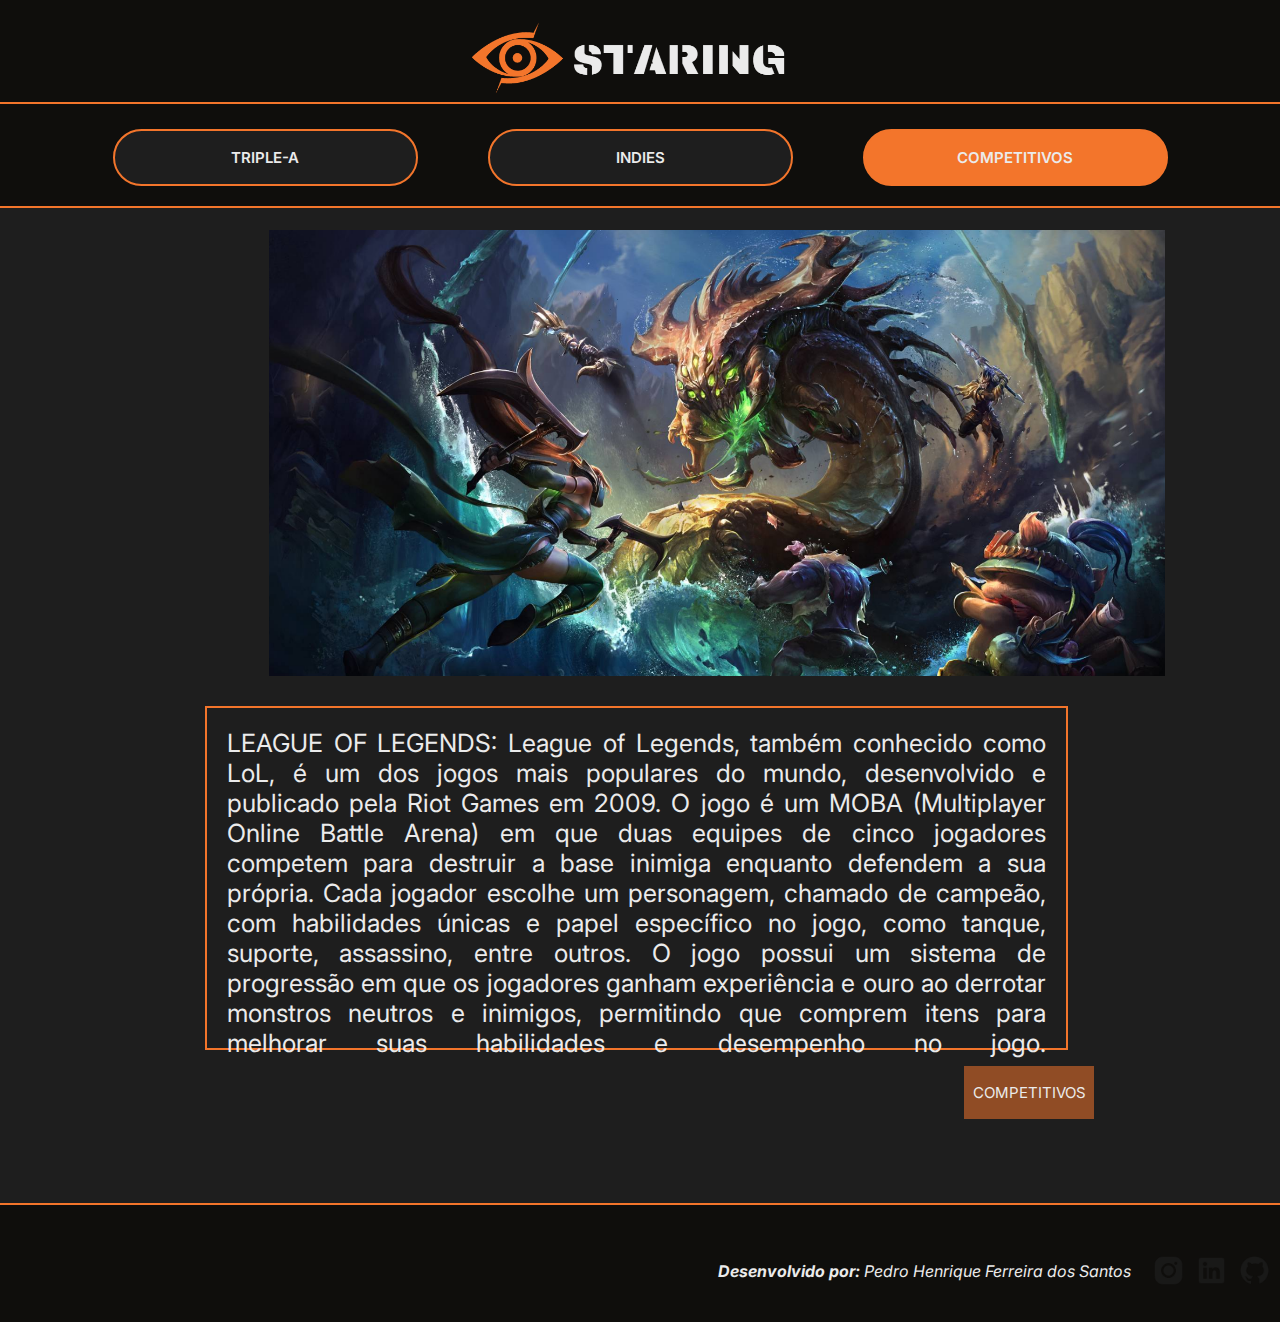
==== competitivos.html @ 3c5a91b6 "primeiro commiit" ====
<!DOCTYPE html>
<html lang="en">
<head>
    <meta charset="UTF-8">
    <meta http-equiv="X-UA-Compatible" content="IE=edge">
    <meta name="viewport" content="width=device-width, initial-scale=1.0">
    <title>COMPETITIVOS</title>
    <link rel="stylesheet" href="css/style3.css">
    <link rel="icon" href="img/favicon.png"/>
    <link rel="preconnect" href="https://fonts.googleapis.com">
    <link rel="preconnect" href="https://fonts.gstatic.com" crossorigin>
    <link href="https://fonts.googleapis.com/css2?family=Inter:wght@800&display=swap" rel="stylesheet">
</head>
<body>
    <div id="main">

        <div id="header">
            
            <a href="index.html"><img class="logo"  src="img/logo1.png"></a>

        </div> <!-- Fechamento do header -->
        <hr>
        <div id="submenu">

               <div class="buttons_nav"> 
                    <a href="triple-a.html"><button>TRIPLE-A</button></a>
               </div> 

               <div class="buttons_nav">
                    <a href="indies.html"><button>INDIES</button></a>
               </div>

               <div class="buttons_nav">
                    <button style="background-color: #f3752b; color: #EBEBEB;">COMPETITIVOS</button>
               </div>
               <hr>
        </div> <!-- Fechamento do submenu -->

        <div id="content">
            <div class="conteudo"><img src="img/league of legends2.png"></div>
            <div class="conteudo"><p>LEAGUE OF LEGENDS: League of Legends, também conhecido como LoL, é um dos jogos mais populares do mundo, desenvolvido e publicado pela Riot Games em 2009. O jogo é um MOBA (Multiplayer Online Battle Arena) em que duas equipes de cinco jogadores competem para destruir a base inimiga enquanto defendem a sua própria. Cada jogador escolhe um personagem, chamado de campeão, com habilidades únicas e papel específico no jogo, como tanque, suporte, assassino, entre outros. O jogo possui um sistema de progressão em que os jogadores ganham experiência e ouro ao derrotar monstros neutros e inimigos, permitindo que comprem itens para melhorar suas habilidades e desempenho no jogo.
                <button>COMPETITIVOS</button></p>
                
            </div>
            
        </div><!-- Fechamento do content -->
        
        <div id="footer">
        <hr>
            <p><strong>Desenvolvido por: </strong>Pedro Henrique Ferreira dos Santos</p>
            <div class="contatos"><a href="https://www.instagram.com/pedr0_0hs/"><img src="img/icons8-instagram-96.png"></a></div>
            <div class="contatos"><a href="https://www.linkedin.com/in/pedro-santos-a28a91278/"><img src="img/icons8-linkedin-90.png"></a></div>
            <div class="contatos"><a href="https://github.com/Pedro-Senatus"><img src="img/icons8-github-90.png"></a></div>
        </div><!-- Fechamento do footer -->
        
    </div> <!-- Fechamento da tag main -->
</body>
</html>
---- css/style3.css ----
@media screen and (max-width: 800px) {
    #content img{
        visibility: hidden;
    }
}

body{
    background-color: #1e1e1e;
    margin: 0;
    padding: 0;

}

#main{
    padding: 0px;
    margin: 0px;
}

#header{
    position: absolute;
    background-color: #0f0e0c;
    width: 100%;
    height: 119px;
    display: flex;
}

#header a{
    height: 110px;
    margin: auto;
}

#header img{
    height: 110px;
    margin: auto;
}

hr {
    width: 100%;
    background-color: #f3752b;
    position:absolute;
    height: 2px;
    border: none;
    margin: 0;
    padding: 0;
    margin-top: 102px;
  }

#submenu{
    margin-top: 119px;
    position: absolute;
    background-color: #0f0e0c;
    width: 100%;
    display: flex;
    flex-direction: row;
    justify-content: center;
    flex-wrap: wrap;
}

#submenu hr{
    width: 100%;
    background-color: #f3752b;
    position:relative;
    height: 2px;
    border: none;
    margin: 0;
    padding: 0;
}

.buttons_nav{
    background-color: #1E1E1E;
    width: 305px;
    height: 45px;
    margin: 10px;
    margin-bottom: 20px;
    padding-bottom: 12px;
    margin-inline: 35px;
    text-align: center;
    border-radius: 30px;
    border-style: none;
}

.buttons_nav button{
    font-family: 'Inter';
    font-style: normal;
    font-weight: 600;
    font-size: 15px;
    line-height: 27px;
    color: #EBEBEB;
    

    width: 305px;  
    height: 57px;
    background-color: #1e1e1e;
    border-radius: 30px ;
    border: 2px solid #f3752b;

}
.buttons_nav button:hover{
    background-color: #f3752b;
}

#content{
    display: flex;
    flex-wrap: wrap;
    width: 100%;
}


.conteudo img{
    margin-left: 21%;
    margin-top: 18%;
    width: 70%;
}

.conteudo p{
    border: solid #f3752b 2px;
    margin-top: 2%;
    margin-left: 16%;
    text-align:justify;
    width: 64%;
    height: 300px;
    padding: 20px;
    font-size: 25px;
    font-family: 'Inter';
    color: #EBEBEB;
}

.conteudo button{
    background-color: #f3742b88;
    width: 130px;
    height: 53px;
    margin-left: 90%;
    margin-top: 1%;
    border-style: none;
    color: #EBEBEB;
    font-size: 15px;
    font-family: 'Inter';
}

#footer{
    width: 100%;
    height: 119px;
    background-color: #0f0e0c;
    margin-top: 10%;
    display: flex;
    justify-content: flex-end;
}

#footer p{
    margin-top: 58px;
    margin-right: 20px;
    color: #EBEBEB;
    font-style: italic;
    font-family: 'Inter';
}

#footer hr{
    width: 100%;
    background-color: #f3752b;
    position:absolute;
    height: 2px;
    border: none;
    margin: 0;
    padding: 0;
    margin-bottom: 102px;
}

.contatos a{
    display: flex;
    flex-direction: row;
    justify-content: flex-end;
    width: 35px;
    height: 35px;
    margin-top: 50px;
    margin-inline-end: 8px;
}
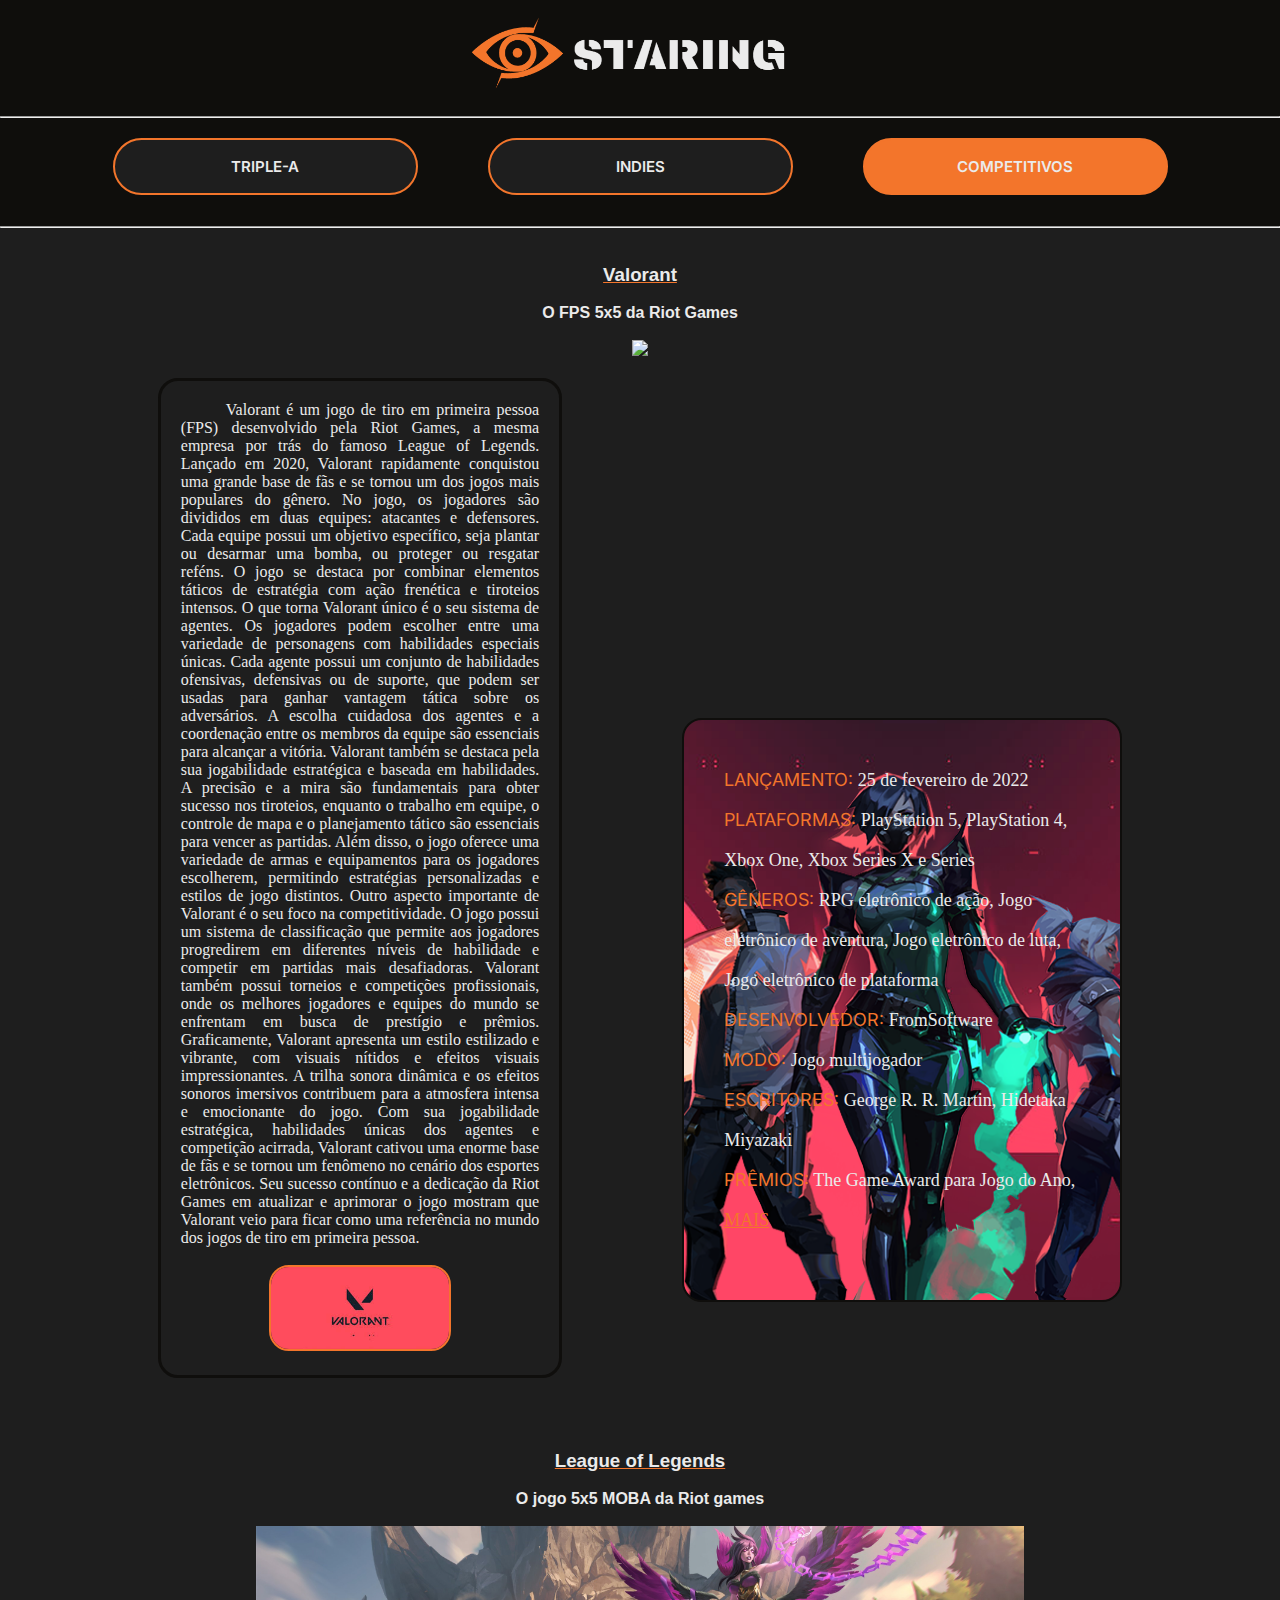
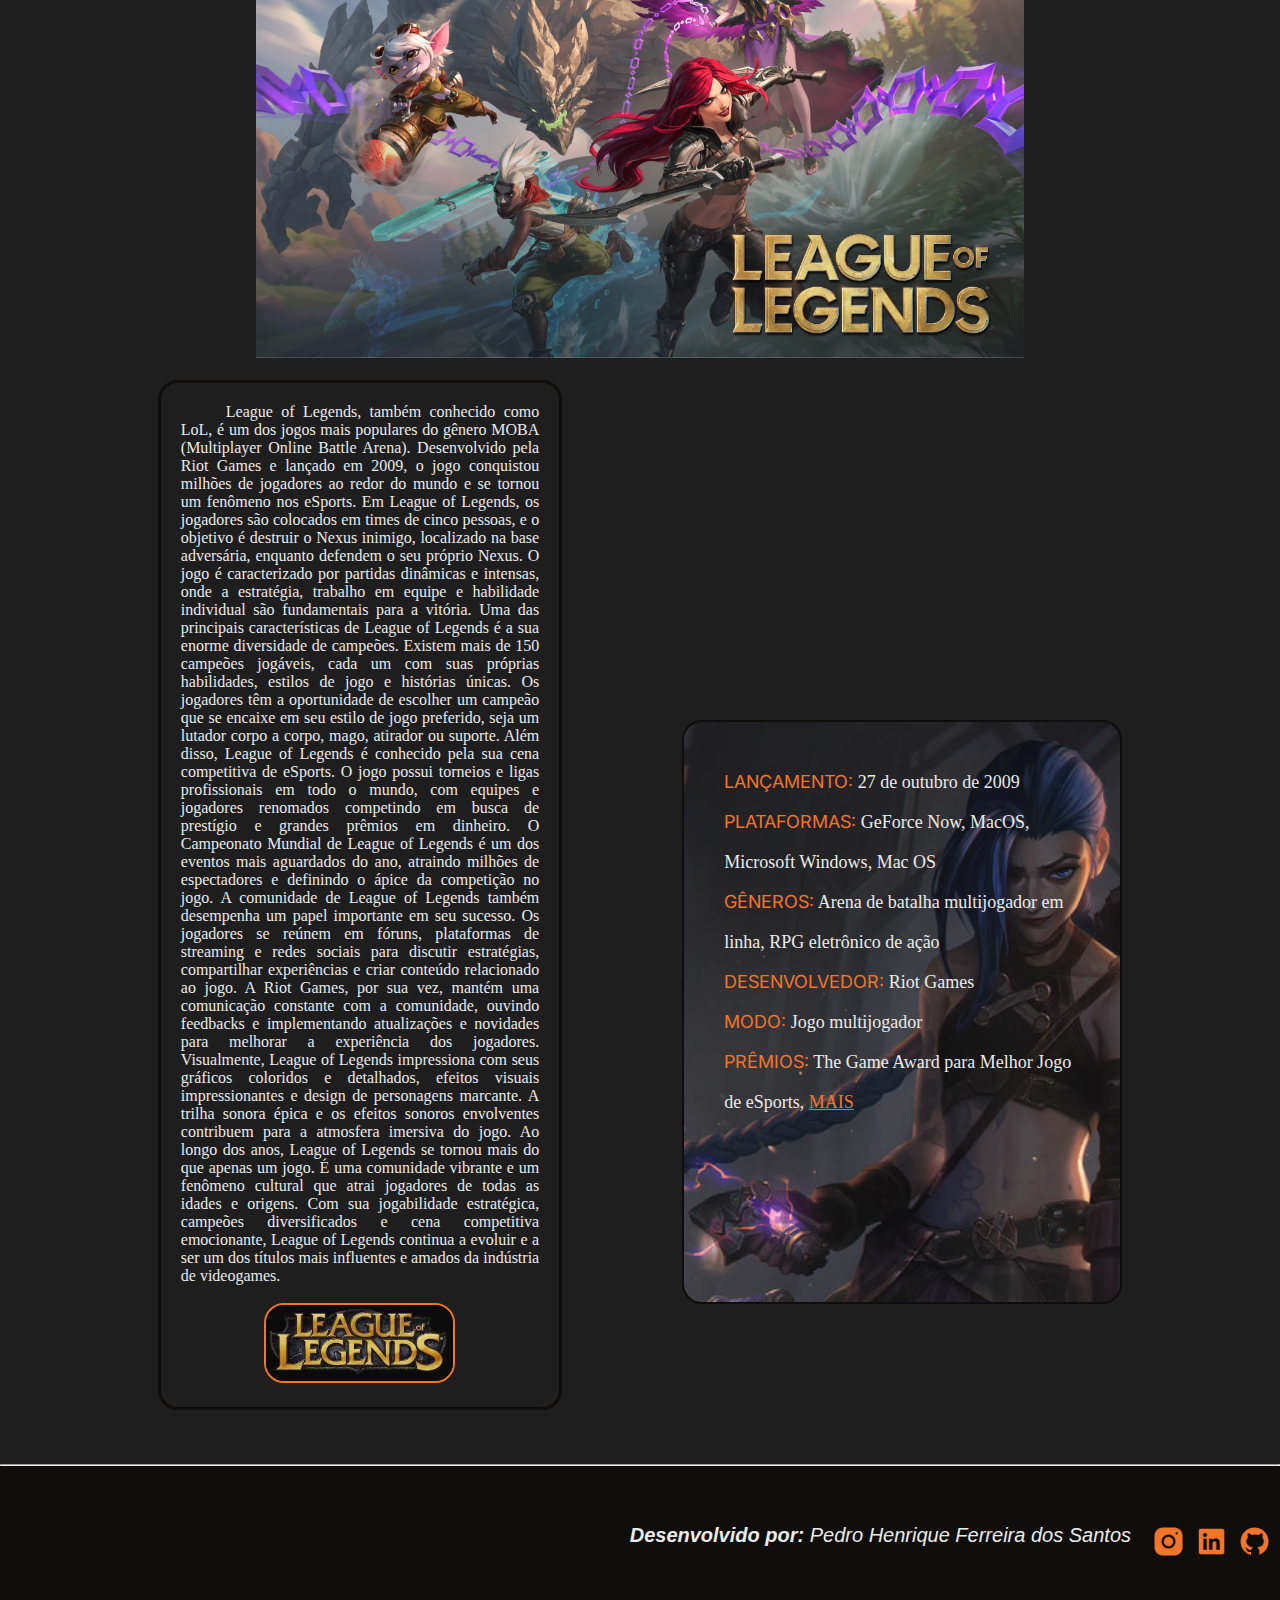
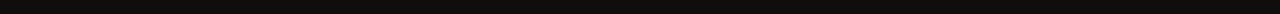
==== commit b8b5b9bd: "Remake do site" ====
--- a/competitivos.html
+++ b/competitivos.html
@@ -3,56 +3,156 @@
 <head>
     <meta charset="UTF-8">
     <meta http-equiv="X-UA-Compatible" content="IE=edge">
-    <meta name="viewport" content="width=device-width, initial-scale=1.0">
-    <title>COMPETITIVOS</title>
-    <link rel="stylesheet" href="css/style3.css">
+    <meta name="viewport" content="width=<device-width>, initial-scale=1.0">
+    <title>HOME</title>
+    <link rel="stylesheet" href="css/style.css">
     <link rel="icon" href="img/favicon.png"/>
     <link rel="preconnect" href="https://fonts.googleapis.com">
     <link rel="preconnect" href="https://fonts.gstatic.com" crossorigin>
     <link href="https://fonts.googleapis.com/css2?family=Inter:wght@800&display=swap" rel="stylesheet">
+    <link rel="stylesheet" href="https://cdn.jsdelivr.net/npm/bootstrap-icons@1.10.5/font/bootstrap-icons.css">
+    <link href="https://cdn.jsdelivr.net/npm/bootstrap@5.3.0/dist/css/bootstrap.min.css" rel="stylesheet" integrity="sha384-9ndCyUaIbzAi2FUVXJi0CjmCapSmO7SnpJef0486qhLnuZ2cdeRhO02iuK6FUUVM" crossorigin="anonymous">
+    <script src="https://cdn.jsdelivr.net/npm/bootstrap@5.3.0/dist/js/bootstrap.bundle.min.js" integrity="sha384-geWF76RCwLtnZ8qwWowPQNguL3RmwHVBC9FhGdlKrxdiJJigb/j/68SIy3Te4Bkz" crossorigin="anonymous"></script>
 </head>
-<body>
-    <div id="main">
+<body style="background-color: #1e1e1e;">
+    <div class="header">
+        <a href="index.html"><img class="logo"  src="img/logo1.png"></a>
+    </div><!-- Fechamento do header -->
 
-        <div id="header">
-            
-            <a href="index.html"><img class="logo"  src="img/logo1.png"></a>
+        <div class="linha"><hr style="margin: 0rem; background-color: #f3752b;">
+        </div>
+       
+        <div class="menu">
 
-        </div> <!-- Fechamento do header -->
-        <hr>
-        <div id="submenu">
+            <div class="buttons_nav"> 
+                <a href="triple-a.html"><button>TRIPLE-A</button></a>
+            </div> 
 
-               <div class="buttons_nav"> 
-                    <a href="triple-a.html"><button>TRIPLE-A</button></a>
-               </div> 
+            <div class="buttons_nav">
+                <a href="indies.html"><button>INDIES</button></a>
+            </div>
 
-               <div class="buttons_nav">
-                    <a href="indies.html"><button>INDIES</button></a>
-               </div>
+            <div class="buttons_nav">
+                <button style="background-color: #f3752b; color: #EBEBEB;"> COMPETITIVOS</button>
+            </div>
+        </div> <!-- Fechamento do menu -->
+        
+        <div class="linha"><hr style="margin: 0rem; background-color: #f3752b;">
+        </div>
+        <br>
+        <div class="content_tripleA"><br>
+          <h3 style="text-decoration-line:underline; text-decoration-color: #f3752b; ">Valorant</h3><br>
+          <h4>O FPS 5x5 da Riot Games</h4>
+          <br>
+          <div class="img_tripleA">
+            <img src="img/valorant.jpg">
+          </div>
+          <br>
+          <div class="content_tvi">
+            <div class="texto_tripleA">
+              <p class="p_espaco">Valorant é um jogo de tiro em primeira pessoa (FPS) desenvolvido pela Riot Games, a mesma empresa por trás do famoso League of Legends. Lançado em 2020, Valorant rapidamente conquistou uma grande base de fãs e se tornou um dos jogos mais populares do gênero.
 
-               <div class="buttons_nav">
-                    <button style="background-color: #f3752b; color: #EBEBEB;">COMPETITIVOS</button>
-               </div>
-               <hr>
-        </div> <!-- Fechamento do submenu -->
+                No jogo, os jogadores são divididos em duas equipes: atacantes e defensores. Cada equipe possui um objetivo específico, seja plantar ou desarmar uma bomba, ou proteger ou resgatar reféns. O jogo se destaca por combinar elementos táticos de estratégia com ação frenética e tiroteios intensos.
+                
+                O que torna Valorant único é o seu sistema de agentes. Os jogadores podem escolher entre uma variedade de personagens com habilidades especiais únicas. Cada agente possui um conjunto de habilidades ofensivas, defensivas ou de suporte, que podem ser usadas para ganhar vantagem tática sobre os adversários. A escolha cuidadosa dos agentes e a coordenação entre os membros da equipe são essenciais para alcançar a vitória.
+                
+                Valorant também se destaca pela sua jogabilidade estratégica e baseada em habilidades. A precisão e a mira são fundamentais para obter sucesso nos tiroteios, enquanto o trabalho em equipe, o controle de mapa e o planejamento tático são essenciais para vencer as partidas. Além disso, o jogo oferece uma variedade de armas e equipamentos para os jogadores escolherem, permitindo estratégias personalizadas e estilos de jogo distintos.
+                
+                Outro aspecto importante de Valorant é o seu foco na competitividade. O jogo possui um sistema de classificação que permite aos jogadores progredirem em diferentes níveis de habilidade e competir em partidas mais desafiadoras. Valorant também possui torneios e competições profissionais, onde os melhores jogadores e equipes do mundo se enfrentam em busca de prestígio e prêmios.
+                
+                Graficamente, Valorant apresenta um estilo estilizado e vibrante, com visuais nítidos e efeitos visuais impressionantes. A trilha sonora dinâmica e os efeitos sonoros imersivos contribuem para a atmosfera intensa e emocionante do jogo.
+                
+                Com sua jogabilidade estratégica, habilidades únicas dos agentes e competição acirrada, Valorant cativou uma enorme base de fãs e se tornou um fenômeno no cenário dos esportes eletrônicos. Seu sucesso contínuo e a dedicação da Riot Games em atualizar e aprimorar o jogo mostram que Valorant veio para ficar como uma referência no mundo dos jogos de tiro em primeira pessoa.</p>
+              <br>
+              <div class="wiki_elden"><a href="https://playvalorant.com/pt-br/" target="_blank"><img src="img/valorant3.png"></a></div>
+            </div>
+            <br><br>
+            <div class="video_tripleA"> 
+              <iframe width="440px" height="300px" margin="auto" src="https://www.youtube.com/embed/F5qEtdVtsvo" title="YouTube video player" frameborder="0" allow="accelerometer; autoplay; clipboard-write; encrypted-media; gyroscope; picture-in-picture; web-share" allowfullscreen></iframe>
+              <div class="info_tripleA" style="background-image: url(img/valorant2.png)">
+                <p> <span style="color:#f3752b; font-family: 'Inter';">LANÇAMENTO:</span> 25 de fevereiro de 2022<br>
 
-        <div id="content">
-            <div class="conteudo"><img src="img/league of legends2.png"></div>
-            <div class="conteudo"><p>LEAGUE OF LEGENDS: League of Legends, também conhecido como LoL, é um dos jogos mais populares do mundo, desenvolvido e publicado pela Riot Games em 2009. O jogo é um MOBA (Multiplayer Online Battle Arena) em que duas equipes de cinco jogadores competem para destruir a base inimiga enquanto defendem a sua própria. Cada jogador escolhe um personagem, chamado de campeão, com habilidades únicas e papel específico no jogo, como tanque, suporte, assassino, entre outros. O jogo possui um sistema de progressão em que os jogadores ganham experiência e ouro ao derrotar monstros neutros e inimigos, permitindo que comprem itens para melhorar suas habilidades e desempenho no jogo.
-                <button>COMPETITIVOS</button></p>
+                  <span style="color:#f3752b ; font-family: 'Inter';">PLATAFORMAS:</span> PlayStation 5, PlayStation 4, Xbox One, Xbox Series X e Series<br>
+                  
+                  <span style="color:#f3752b ; font-family: 'Inter';">GÊNEROS:</span> RPG eletrônico de ação, Jogo eletrônico de aventura, Jogo eletrônico de luta, Jogo eletrônico de plataforma
+
+                  <span style="color:#f3752b ; font-family: 'Inter';">DESENVOLVEDOR:</span> FromSoftware<br>
+
+                  <span style="color:#f3752b ; font-family: 'Inter';">MODO:</span> Jogo multijogador<br>
+
+                  <span style="color:#f3752b; font-family: 'Inter';">ESCRITORES:</span> George R. R. Martin, Hidetaka Miyazaki
+                  <br>
+                  <span style="color:#f3752b ; font-family: 'Inter';">PRÊMIOS:</span> The Game Award para Jogo do Ano, <a style="color: #f3752b;" href="https://www.google.com/search?q=prêmios+ganhos+por+elden+ring&client=opera-gx&sxsrf=AB5stBi6-dBKhloTbpNICWc0Dm7Wa2qJIA%3A1689388570946&ei=GgayZIasObXe1sQProaE6AY&oq=elden&gs_lp=[base64]&sclient=gws-wiz-serp&si=ACFMAn935ws1FKJ53I5guRvPYZmPsJk4LECH_fgOKGE5ShxMvcIH2yQXhQ4NlLkjCPtp2EzGvR63gxGSRDXdD_3iPB2DvtO-bgGDh9fj5Sh6lfTXmzIdJijYN1sMc1PCU1AlGjU2JBw2e4FGVXrV2wC8ky4sR3z1eg%3D%3D&ictx=1&ved=2ahUKEwjzu53v1o-AAxWZjZUCHXbAAMkQ44YBKAF6BAgqEAM" target="_blank">MAIS</a>
+                </p>
+              </div>
+            </div>
+
+          </div>
+
+        </div>
+
+        <br><br><br>
+
+        <div class="content_tripleA" id="metadeLOL"><br>
+          <h3 style="text-decoration-line:underline; text-decoration-color: #f3752b;">League of Legends</h3><br>
+          <h4>O jogo 5x5 MOBA da Riot games</h4>
+          <br>
+          <div class="img_tripleA">
+            <img src="img/lol.jpeg">
+          </div>
+          <br>
+          <div class="content_tvi">
+            <div class="texto_tripleA">
+              <p class="p_espaco">League of Legends, também conhecido como LoL, é um dos jogos mais populares do gênero MOBA (Multiplayer Online Battle Arena). Desenvolvido pela Riot Games e lançado em 2009, o jogo conquistou milhões de jogadores ao redor do mundo e se tornou um fenômeno nos eSports.
+
+                Em League of Legends, os jogadores são colocados em times de cinco pessoas, e o objetivo é destruir o Nexus inimigo, localizado na base adversária, enquanto defendem o seu próprio Nexus. O jogo é caracterizado por partidas dinâmicas e intensas, onde a estratégia, trabalho em equipe e habilidade individual são fundamentais para a vitória.
                 
+                Uma das principais características de League of Legends é a sua enorme diversidade de campeões. Existem mais de 150 campeões jogáveis, cada um com suas próprias habilidades, estilos de jogo e histórias únicas. Os jogadores têm a oportunidade de escolher um campeão que se encaixe em seu estilo de jogo preferido, seja um lutador corpo a corpo, mago, atirador ou suporte.
+                
+                Além disso, League of Legends é conhecido pela sua cena competitiva de eSports. O jogo possui torneios e ligas profissionais em todo o mundo, com equipes e jogadores renomados competindo em busca de prestígio e grandes prêmios em dinheiro. O Campeonato Mundial de League of Legends é um dos eventos mais aguardados do ano, atraindo milhões de espectadores e definindo o ápice da competição no jogo.
+                
+                A comunidade de League of Legends também desempenha um papel importante em seu sucesso. Os jogadores se reúnem em fóruns, plataformas de streaming e redes sociais para discutir estratégias, compartilhar experiências e criar conteúdo relacionado ao jogo. A Riot Games, por sua vez, mantém uma comunicação constante com a comunidade, ouvindo feedbacks e implementando atualizações e novidades para melhorar a experiência dos jogadores.
+                
+                Visualmente, League of Legends impressiona com seus gráficos coloridos e detalhados, efeitos visuais impressionantes e design de personagens marcante. A trilha sonora épica e os efeitos sonoros envolventes contribuem para a atmosfera imersiva do jogo.
+                
+                Ao longo dos anos, League of Legends se tornou mais do que apenas um jogo. É uma comunidade vibrante e um fenômeno cultural que atrai jogadores de todas as idades e origens. Com sua jogabilidade estratégica, campeões diversificados e cena competitiva emocionante, League of Legends continua a evoluir e a ser um dos títulos mais influentes e amados da indústria de videogames.</p>
+              <br>
+        
+              <div class="wiki_elden"><a href="https://www.leagueoflegends.com/pt-br/" target="_blank"><img src="img/league of legends4.png"></a></div>
             </div>
-            
-        </div><!-- Fechamento do content -->
-        
-        <div id="footer">
-        <hr>
+            <br><br>
+            <div class="video_tripleA"> 
+              <iframe width="440px" height="300px" src="https://www.youtube.com/embed/vzHrjOMfHPY" title="YouTube video player" frameborder="0" allow="accelerometer; autoplay; clipboard-write; encrypted-media; gyroscope; picture-in-picture; web-share" allowfullscreen></iframe>
+              <div class="info_tripleA" style="background-image: url(img/league\ of\ legends3.png);">
+                <p> <span style="color:#f3752b; font-family: 'Inter';">LANÇAMENTO:</span>  27 de outubro de 2009
+
+                  <span style="color:#f3752b ; font-family: 'Inter';">PLATAFORMAS:</span> GeForce Now, MacOS, Microsoft Windows, Mac OS<br>
+                  
+                  <span style="color:#f3752b ; font-family: 'Inter';">GÊNEROS:</span>   Arena de batalha multijogador em linha, RPG eletrônico de ação<br>
+
+                  <span style="color:#f3752b ; font-family: 'Inter';">DESENVOLVEDOR:</span>  Riot Games<br>
+
+                  <span style="color:#f3752b ; font-family: 'Inter';">MODO:</span> Jogo multijogador<br>
+
+                  <span style="color:#f3752b ; font-family: 'Inter';">PRÊMIOS:</span>  The Game Award para Melhor Jogo de eSports, <a style="color: #f3752b;" href="https://www.google.com/search?client=opera-gx&hl=pt-BR&sxsrf=AB5stBhPrugKthXO82Avx9U5pv5R3fZeMg:1689534919774&q=league+of+legends+prêmios&stick=H4sIAAAAAAAAAOPgE-LSz9U3MMkzLjcq0pLNTrbSTyxPLEqBkPHlmXl5qUVWYE7xIlapnNTE9NJUhfw0hZzU9NS8lGKFgqLDq3Iz84sBCiNqlUoAAAA&sa=X&ved=2ahUKEwit8OmF-JOAAxX8HLkGHbVUD1EQ44YBKAF6BAhPEAM&biw=1879&bih=939&dpr=1" target="_blank">MAIS</a></a>
+                </p>
+              </div>
+            </div>
+
+          </div>
+
+        </div>
+
+        <br><br><br>
+
+        <div class="linha"><hr style="margin: 0rem; background-color: #f3752b;"></div>
+
+        <div class="footer" id="final">
             <p><strong>Desenvolvido por: </strong>Pedro Henrique Ferreira dos Santos</p>
-            <div class="contatos"><a href="https://www.instagram.com/pedr0_0hs/"><img src="img/icons8-instagram-96.png"></a></div>
-            <div class="contatos"><a href="https://www.linkedin.com/in/pedro-santos-a28a91278/"><img src="img/icons8-linkedin-90.png"></a></div>
-            <div class="contatos"><a href="https://github.com/Pedro-Senatus"><img src="img/icons8-github-90.png"></a></div>
+            <div class="contatos"><a href="https://www.instagram.com/pedr0_0hs/" target="_blank"><img src="img/instagram.png"></a></div>
+            <div class="contatos"><a href="https://www.linkedin.com/in/pedro-santos-a28a91278/" target="_blank"><img src="img/linkedin.png"></a></div>
+            <div class="contatos"><a href="https://github.com/Pedro-Senatus" target="_blank"><img src="img/github.png"></a></div>
         </div><!-- Fechamento do footer -->
-        
-    </div> <!-- Fechamento da tag main -->
+
 </body>
 </html>--- a/css/style.css
+++ b/css/style.css
@@ -0,0 +1,295 @@
+*{
+    margin: 0px;
+    padding: 0px;
+}
+
+.header{
+    height: 116px;
+    width: 100%;
+    background-color: #0f0e0c;
+    display: flex;
+    justify-content: center;
+}
+
+.header img{
+    height: 110px;
+    width: 100%;
+    margin: auto;
+}
+
+.header img:hover{
+    scale: 0.80;
+    transition: .5s;
+}
+
+.linha {
+    width: 100%;
+    background-color: #f3752b;
+    position:relative;
+    height: 2px;
+    border: none;
+    margin: 0;
+    padding: 0;
+}
+
+.menu{
+    position: relative;
+    background-color: #0f0e0c;
+    width: 100%;
+    display: flex;
+    flex-direction: row;
+    justify-content: center;
+    flex-wrap: wrap;
+    padding-bottom: 11px;
+}
+
+.menu .linha{
+    width: 100%;
+    background-color: #f3752b;
+    position:relative;
+    height: 2px;
+    border: none;
+    margin: 0;
+    padding: 0;
+}
+
+.buttons_nav{
+    background-color: #1E1E1E;
+    width: 305px;
+    height: 45px;
+    margin: 10px;
+    margin-top: 20px;
+    margin-bottom: 20px;
+    padding-bottom: 12px;
+    margin-inline: 35px;
+    text-align: center;
+    border-radius: 30px;
+    border-style: none;
+}
+
+.buttons_nav button{
+    font-family: 'Inter';
+    font-style: normal;
+    font-weight: 600;
+    font-size: 15px;
+    line-height: 27px;
+    color: #EBEBEB;
+    
+    width: 305px;  
+    height: 57px;
+    background-color: #1e1e1e;
+    border-radius: 30px ;
+    border: 2px solid #f3752b;
+
+}
+.buttons_nav button:hover{
+    background-color: #f3752b;
+}
+
+.content2{
+    position: relative;
+    display: flex;
+    justify-content: center; 
+    flex-direction: row;
+    flex-wrap: wrap;
+    max-width: 100%;
+    min-width: 345px;
+}
+
+.img_i{
+    width: 375px;
+    max-width: 375px;
+    min-width: 345px;
+    margin-inline: 40px;
+    margin-top: 50px;
+}
+
+.img_i img{
+    width: 100%;
+    max-width: 375px;
+    min-width: 345px;
+    height: 201px;
+}
+
+.titulo_imagem{
+    position: relative;
+    text-align: center;
+    bottom: 60px;
+    color: #EBEBEB;
+}
+
+.tag_games{
+    background-color: #f3742ba9; 
+    padding: 3px; 
+    font-family: 'Inter';
+    width: 81px;
+    height: 26px;
+    position: relative; 
+    bottom: 140px;
+}
+
+.footer{
+    position:relative;
+    display: flex;
+    width: 100%;
+    height: 148px;
+    background-color: #0f0e0c;
+    justify-content: flex-end;
+}
+
+.footer p{
+    margin-top: 58px;
+    margin-right: 20px;
+    color: #EBEBEB;
+    font-style: italic;
+    font-family: 'Arimo';
+    font-size: 20px;
+}
+
+.contatos a{
+    display: flex;
+    flex-direction: row;
+    justify-content: flex-end;
+    width: 35px;
+    height: 35px;
+    margin-top: 58px;
+    margin-inline-end: 8px;
+}
+
+.contatos img:hover{
+    scale: 1.2;
+    transition: .5s;
+}
+
+/* Início páginas*/
+
+h3 , h4 , h5{
+    font-family: 'Arimo';
+    color: #EBEBEB;
+}
+
+.p_espaco{
+    text-indent: 45px;
+    color: #EBEBEB;
+}
+
+p{
+    color: #EBEBEB;
+}
+
+.content_tripleA{
+    position: relative;
+    text-align: center;
+    color: white;
+    margin: auto;
+    width: 100%;
+}
+
+.img_tripleA{
+    width: 60%;
+    margin: auto;
+    min-width: 250px;
+}
+
+.img_tripleA img{
+    width: 100%;
+    max-width: 1080px;
+}
+
+.content_tvi{
+    position: relative;
+    display: flex;
+    flex-direction: row;
+    flex-wrap: wrap;
+    justify-content: center;
+}
+
+.texto_tripleA{
+    width: 28%;
+    min-width: 345px;
+    position: relative;
+    text-align: justify;
+    margin-inline: 60px;
+    color:#EBEBEB;
+    border: solid #0f0e0c;
+    padding: 20px;
+    border-radius: 20px;
+}
+
+.wiki_elden{
+    display: flex;
+    width: 100%;
+    justify-content: center;
+}
+
+.wiki_elden img{
+    border: solid 2px; color: #f3752b;
+    border-radius: 20px;
+}
+
+.wiki_elden img:hover{
+    scale: 1.1;
+    transition: .5s;
+}
+
+.video_tripleA{
+    position: relative;
+    width: 440px;
+    min-height: 345px;
+    height: 860px;
+    margin-inline: 60px;
+    display: flex;
+    flex-direction: row;
+    flex-wrap: wrap;
+}
+
+.info_tripleA{
+    position: relative;
+    width: 440px;
+    height: 580px;
+    margin-top: 40px;
+    border: solid 2px; color: #0f0e0c;
+    border-radius: 20px;
+}
+
+.info_tripleA p{
+    text-align: left;
+    padding: 40px;
+    color: #EBEBEB;
+    line-height: 40px;
+    font-size: 18px;
+}
+
+@media (max-width:1025px){
+    .content_tripleA{
+        width: 345px;
+    }
+}
+
+@media (max-width: 475px){
+    .video_tripleA{
+        width: 345px;
+    }
+    .info_tripleA p{
+        font-size: 14px;
+    }
+}
+
+@media (max-width: 375px){
+    .video_tripleA{
+        width: 345px;
+    }
+    .info_tripleA p{
+        font-size: 14px;
+    }
+}
+
+@media (max-width: 360px){
+    .video_tripleA{
+        width: 345px;
+    }
+    .info_tripleA p{
+        font-size: 14px;
+    }
+}
+
